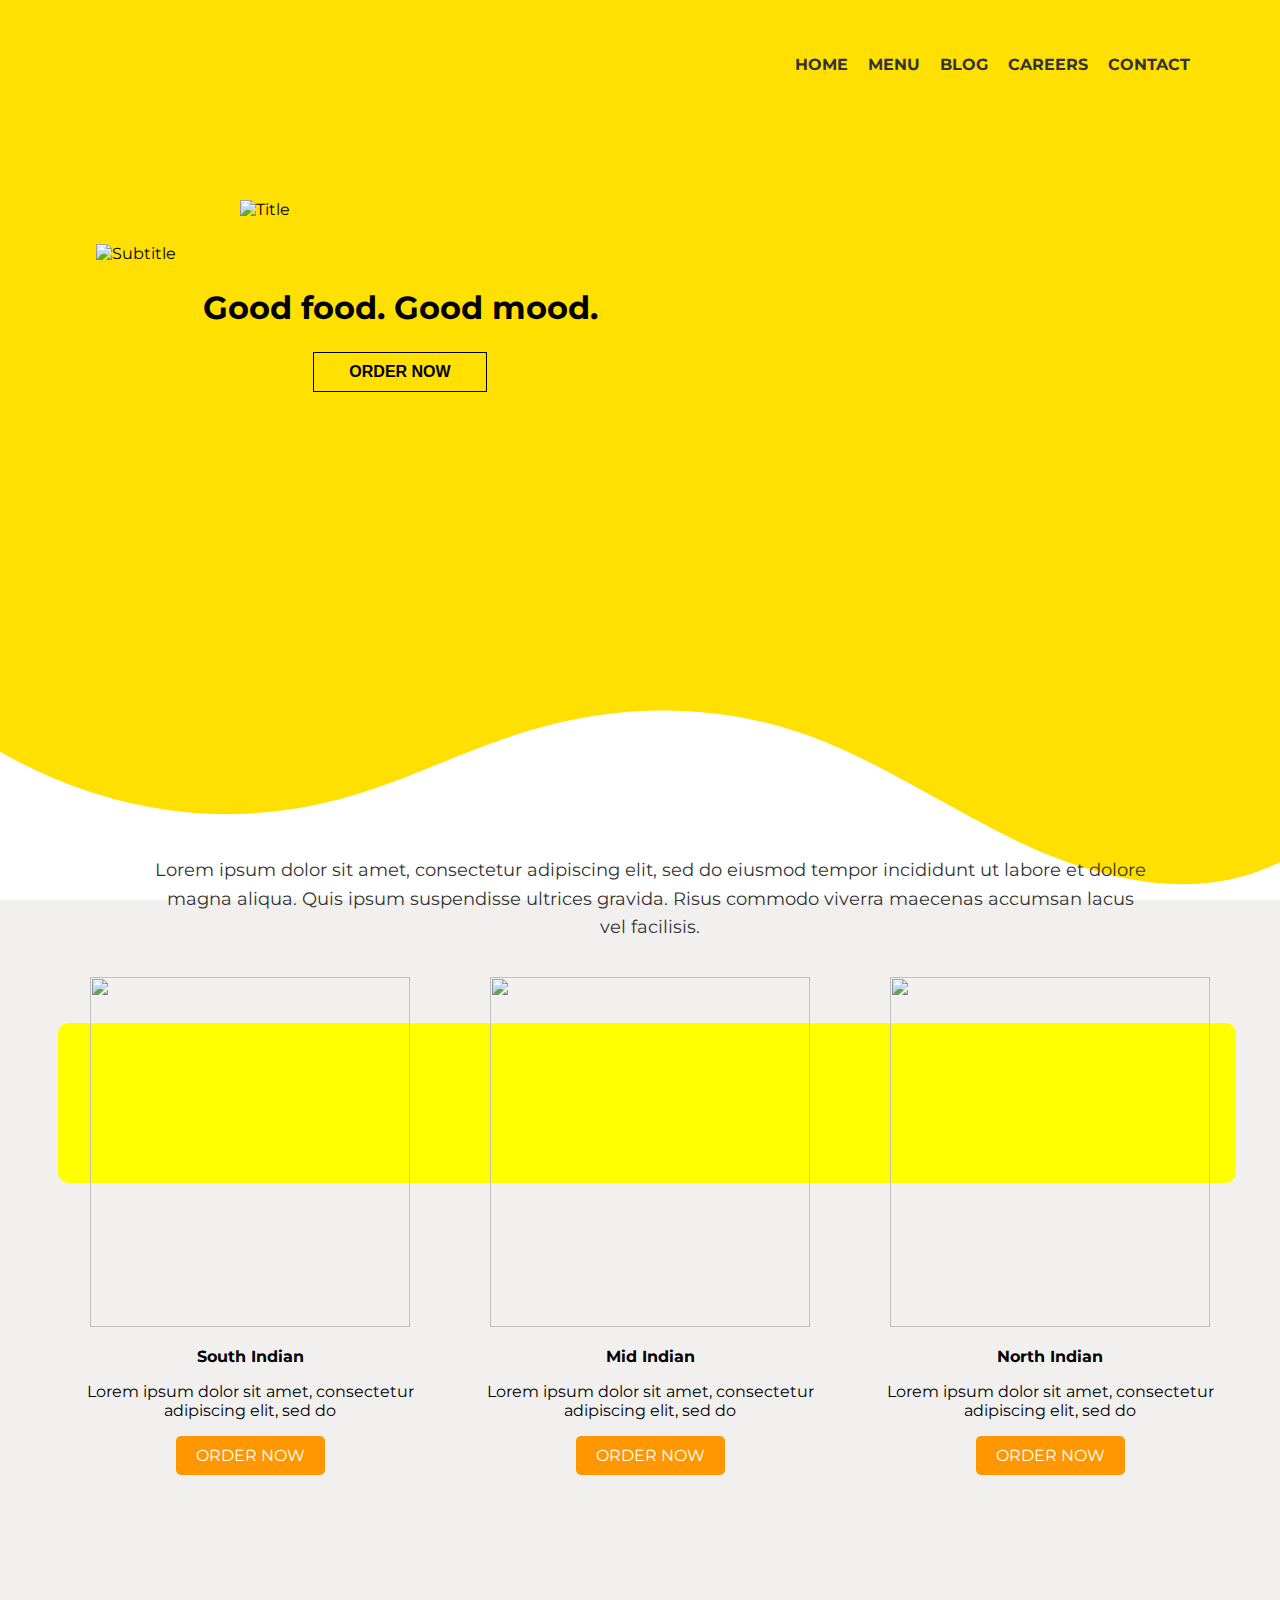
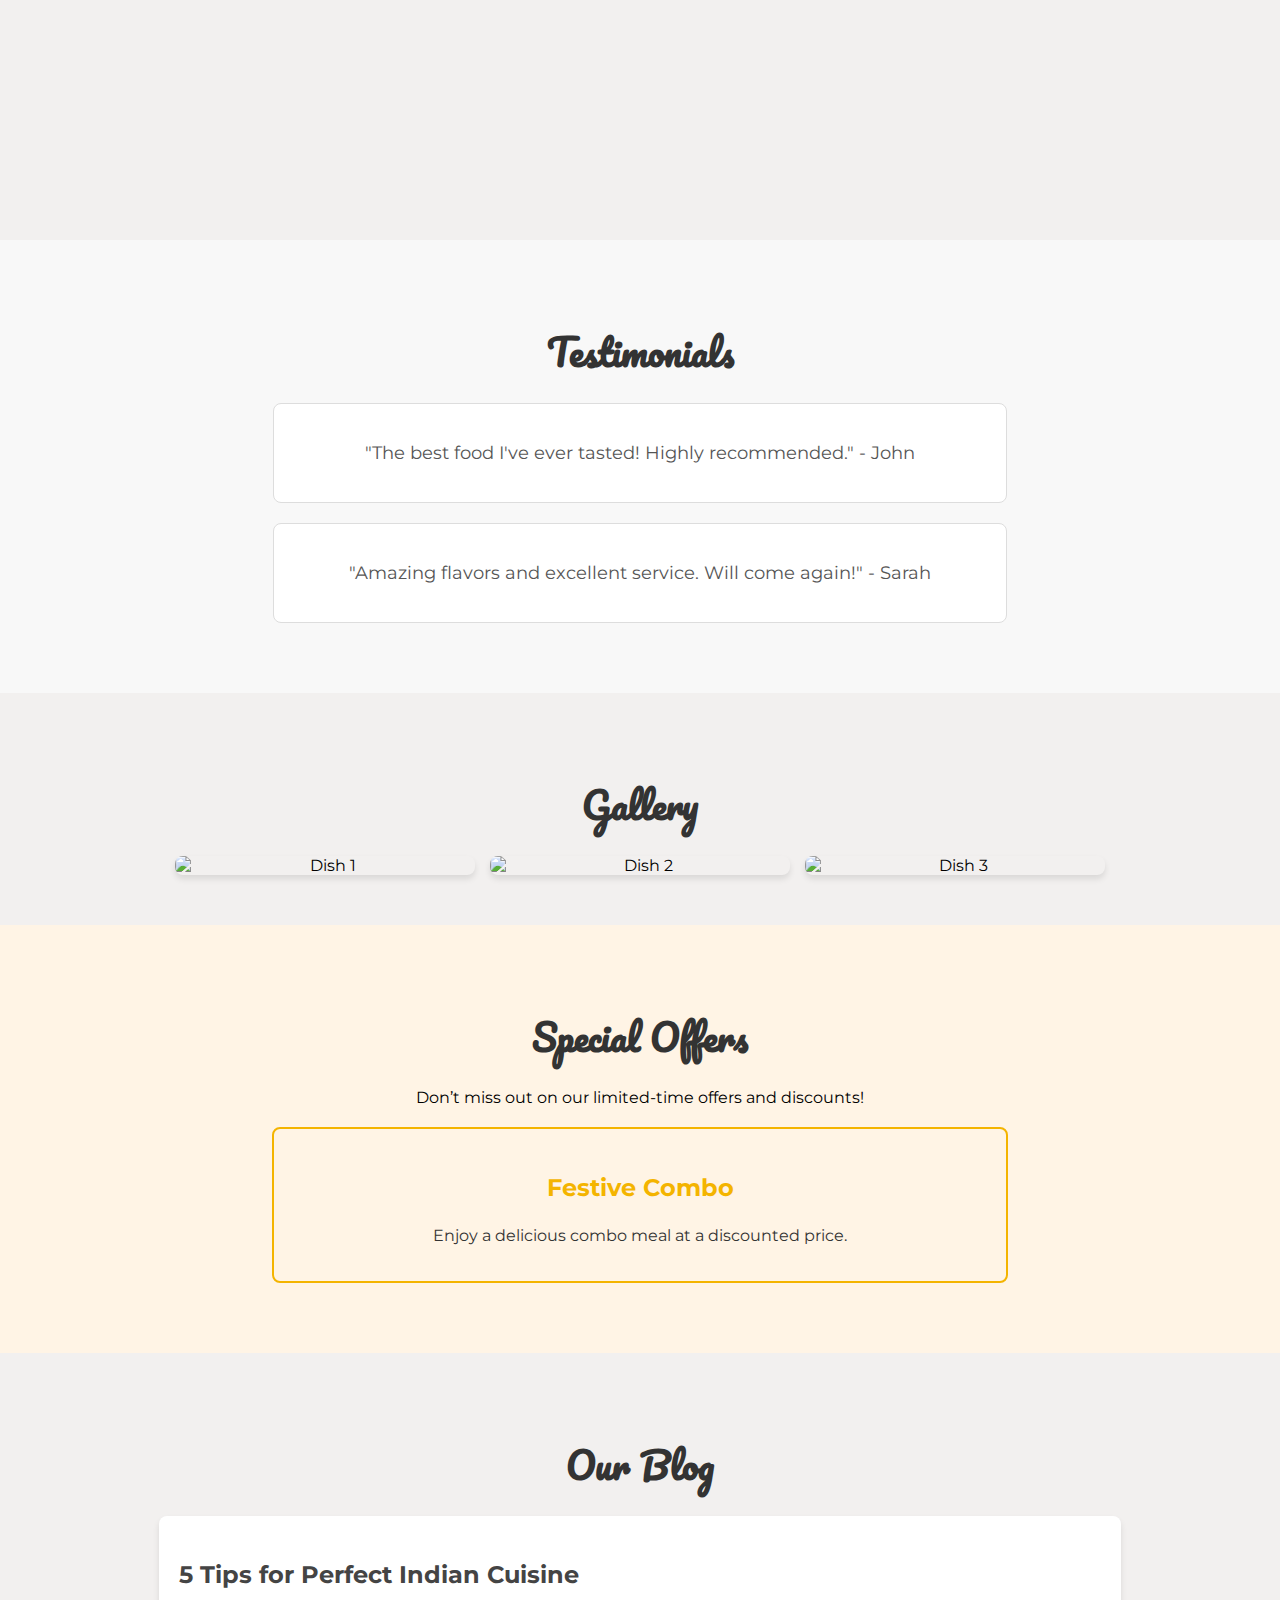
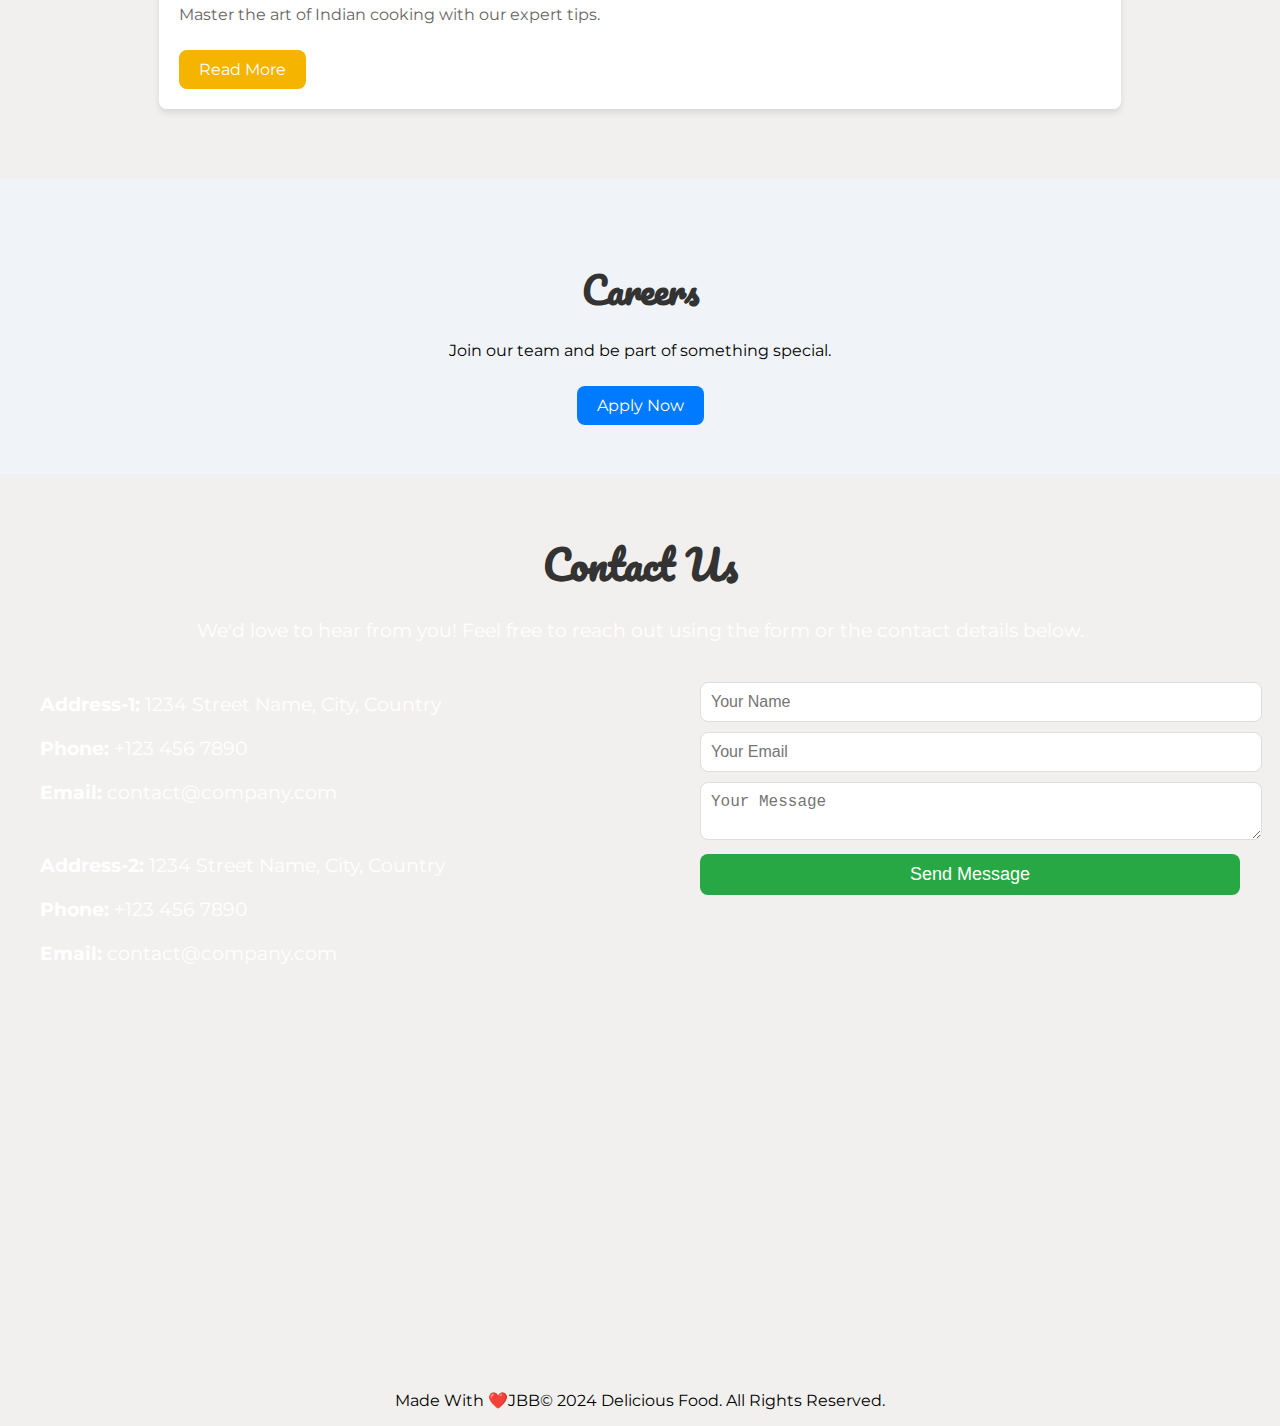
==== index.html @ fe21a007 "Add files via upload" ====
<!DOCTYPE html>
<html lang="en">
<head>
    <meta charset="UTF-8">
    <meta name="viewport" content="width=device-width, initial-scale=1.0">
    <title>Delicious Food | Home</title>

    <!-- StyleSheet -->
    <link rel="stylesheet" href="style.css">

    <!-- Google Fonts -->
    <link rel="preconnect" href="https://fonts.googleapis.com">
    <link rel="preconnect" href="https://fonts.gstatic.com" crossorigin>
    <link href="https://fonts.googleapis.com/css2?family=Montserrat:ital,wght@0,100..900;1,100..900&family=Pacifico&display=swap" rel="stylesheet">
</head>
<body>
        <!-- Page 1: Landing Section -->
    <div class="page1">
        <header>
        <!-- Navigation Bar -->
            <nav>
                <!-- Logo -->
                <img src="image/logo-B.png" alt="Brand Logo" class="logo">
                <div class="burger" onclick="toggleBurgerMenu()">
                    <div></div>
                    <div></div>
                    <div></div>
                </div>
                
                <!-- Navigation Links -->
                <ul id="nav-links">
                    <li><a href="#home">Home</a></li>
                    <li><a href="#menu">Menu</a></li>
                    <li><a href="#blog">blog</a></li>
                    <li><a href="#careers">careers</a></li>
                    <li><a href="#contact">Contact</a></li>
                </ul>                
            </nav>
        </header>

        <!-- Custom SVG Shape Divider -->
        <div class="custom-shape-divider-bottom-1733164741">
            <svg data-name="Layer 1" xmlns="http://www.w3.org/2000/svg" viewBox="0 0 1200 120" preserveAspectRatio="none">
                <path d="M985.66,92.83C906.67,72,823.78,31,743.84,14.19c-82.26-17.34-168.06-16.33-250.45.39-57.84,11.73-114,31.07-172,41.86A600.21,600.21,0,0,1,0,27.35V120H1200V95.8C1132.19,118.92,1055.71,111.31,985.66,92.83Z" class="shape-fill"></path>
            </svg>
        </div>

        <!-- Slogan and CTA -->
        <div class="slogan">
            <img src="image/title_5.png" alt="Title" class="title1">
            <img src="image/subtitle.png" alt="Subtitle" class="title2">
            <h1>Good food. Good mood.</h1>
            <a href="#menu" class="btn41-43 btn-43">Order Now</a>
        </div>

        <!-- Food Image -->
        <div class="food">
            <!-- <img src="image/veg-thali-removebg-preview.png" alt="Vegetarian Thali" > -->
        </div>
    </div>

    <!-- Page 2: Menu Section -->
    
 <div id="menu" class="page2">
    <!-- Menu section -->
    <div class="text-image-row">
        <!-- Heading and slogan -->
        <img src="image/sub_title_3.png" alt="" class="sub_title_3">
        <p class="body-text">Lorem ipsum dolor sit amet, consectetur adipiscing elit, sed do eiusmod tempor incididunt ut labore et dolore magna aliqua. Quis ipsum suspendisse ultrices gravida. Risus commodo viverra maecenas accumsan lacus vel facilisis.</p>
        
        <div class="menu-sec">
            <div class="yellow-bar"></div>
            <div class="col-1">
                <img src="image/South-Ind-Thali-removebg-preview.png" alt="">
                <p class="title-name">South Indian</p>
                <p class="body-text-3">Lorem ipsum dolor sit amet, consectetur adipiscing elit, sed do</p>
                <a href="menu.html#southIndian" class="btn41-4 btn-43">Order Now</a>
            </div>
            <div class="col-2">
                <img src="image/Mid-Ind-thali-removebg-preview.png" alt="">
                <p class="title-name">Mid Indian</p>
                <p class="body-text-3">Lorem ipsum dolor sit amet, consectetur adipiscing elit, sed do</p>
                <a href="menu.html" class="btn41-4 btn-43">Order Now</a>
            </div>
            <div class="col-3">
                <img src="image/North-ind-thali-removebg-preview.png" alt="">
                <p class="title-name">North Indian</p>
                <p class="body-text-3">Lorem ipsum dolor sit amet, consectetur adipiscing elit, sed do</p>
                <a href="menu.html" class="btn41-4 btn-43">Order Now</a>
            </div>
        </div>
    </div>
</div>

    <!-- Testimonials Section -->
    <section id="testimonials" class="page-section">
        <h2>Testimonials</h2>
        <div class="testimonial">
            <p>"The best food I've ever tasted! Highly recommended." - John</p>
        </div>
        <div class="testimonial">
            <p>"Amazing flavors and excellent service. Will come again!" - Sarah</p>
        </div>
    </section>

    <!-- Gallery Section -->
    <section id="gallery" class="page-section">
        <h2>Gallery</h2>
        <div class="gallery-items">
            <img src="image/S-sambar-rice-removebg-preview.png" alt="Dish 1">
            <img src="image/M-Puri_Bhaji-removebg-preview.png" alt="Dish 2">
            <img src="image/S-Vada-removebg-preview.png" alt="Dish 3">
        </div>
    </section>

    <!-- Special Offers Section -->
    <section id="offers" class="page-section">
        <h2>Special Offers</h2>
        <p>Don’t miss out on our limited-time offers and discounts!</p>
        <div class="offer">
            <h3>Festive Combo</h3>
            <p>Enjoy a delicious combo meal at a discounted price.</p>
        </div>
    </section>

    <!-- Blog Section -->
    <section id="blog" class="page-section">
        <h2>Our Blog</h2>
        <article class="blog-post">
            <h3>5 Tips for Perfect Indian Cuisine</h3>
            <p>Master the art of Indian cooking with our expert tips.</p>
            <a href="blog.html" class="btn">Read More</a>
        </article>
    </section>

    <!-- Careers Section -->
    <section id="careers" class="page-section">
        <h2>Careers</h2>
        <p>Join our team and be part of something special.</p>
        <a href="career.html" class="btn">Apply Now</a>
    </section>

    <!-- Contact Section -->
    <section id="contact" class="page-section">
        <h2>Contact Us</h2>
        <p>We'd love to hear from you! Feel free to reach out using the form or the contact details below.</p>
    
        <div class="contact-wrapper">
            <!-- Contact Details on the Left -->
            <div class="contact-details">
                <div>
                <p><strong>Address-1:</strong> 1234 Street Name, City, Country</p>
                <p><strong>Phone:</strong> +123 456 7890</p>
                <p><strong>Email:</strong> contact@company.com</p>
                </div>
                <br>
                <div>
                <p><strong>Address-2:</strong> 1234 Street Name, City, Country</p>
                <p><strong>Phone:</strong> +123 456 7890</p>
                <p><strong>Email:</strong> contact@company.com</p>
                </div>
            </div>
    
            <!-- Contact Form on the Right -->
            <form action="#" method="post">
                <input type="text" name="name" placeholder="Your Name" required>
                <input type="email" name="email" placeholder="Your Email" required>
                <textarea name="message" placeholder="Your Message" required></textarea>
                <button type="submit" class="btn">Send Message</button>
            </form>
        </div>
    </section>
    

    <!-- Footer -->
    <footer>
        <p>Made With ❤️JBB&copy; 2024 Delicious Food. All Rights Reserved.</p>
    </footer>
<script src="script.js"></script>
</body>
</html>
---- style.css ----
/* html, body {
    overflow: hidden;
} */
body{
    margin: 0;
    padding: 0;
    border: 0;
    font: inherit;
    font-size: 100%;
    vertical-align: baseline;
    scroll-behavior: smooth;
    font-family: "Montserrat", sans-serif;
    background-color: #f2f0ef;
}
.page1{
    width: 100%;
    height: 100vh;
    background: #ffe001;
    position: relative;
}
.custom-shape-divider-bottom-1733164741 {
    position: absolute;
    bottom: 0;
    left: 0;
    width: 100%;
    overflow: hidden;
    line-height: 0;
}

.custom-shape-divider-bottom-1733164741 svg {
    position: relative;
    display: block;
    width: calc(100% + 1.3px);
    height: 192px;
}

.custom-shape-divider-bottom-1733164741 .shape-fill {
    fill: #FFFFFF;
}

 /* Ensure the nav bar styles are reset or controlled */
header {
    display: flex;
    justify-content: flex-end; 
    align-items: center; 
    padding: 10px; }

nav{
    display: flex;
}
nav .logo{
    position: relative;
    left: -110%;
    top: 1em;
    width: 300px;
    height: 100px;
}
#nav-links {
    position: relative;
    top: 45px;
    left: -5em;
    list-style: none; /* Removes bullet points */
    display: flex; /* Makes the list horizontal */
    gap: 20px; /* Adds space between list items */
    margin: 0; /* Removes default margin */
    padding: 0; /* Removes default padding */
}

#nav-links li {
    margin: 0;
    padding: 0;
    font-size: 1em;
}

#nav-links a {
    text-decoration: none; 
    /* Removes underline from links */
    color: #333; /* Sets link color */
    font-weight: bold; /* Makes the text bold */
    text-transform: uppercase;
}

#nav-links a:hover {
    color: #EC7823; /* Highlight color on hover */
    cursor: pointer;
}

ul{
    list-style: none;
    display: flex;
    gap: 10px;
    /* justify-content: space-around; */
}
.slogan {
    position: relative;
    left: 5em;
    top: 5em;
    width: 40em;
    height: auto;
    display: flex;
    flex-direction: column;
    align-items: center;
    overflow: hidden; /* Prevent overflow */
    gap: 25px; 
    transition: 0.5s;}

/* Style the images */
.slogan img {
    max-width: 100%;
    max-height: 100%;
    object-fit: contain; /* Ensure the image fits inside */
}
.title1{
    width: 20em;
}
.title2{
    width: 38em;
}

/* Style the text */
.slogan h1 {
    margin: 0;
    font-size: 2em;
    text-align: center;
}

/* Order button */
.btn41-43 {
    /* top: 10px; */
    padding: 10px 35px;
    font-family: "Roboto", sans-serif;
    font-weight: 800;
    background: transparent;
    outline: none !important;
    cursor: pointer;
    transition: all 0.3s ease;
    position: relative;
    display: inline-block;
  }
  
  .btn-43 {
    border: 1px solid rgb(0, 0, 0);
    z-index: 1;
    color: black;
    text-decoration: none;
    text-transform: uppercase; 
  }
  
  .btn-43:after {
    position: absolute;
    content: "";
    width: 100%;
    height: 0;
    top: 0;
    left: 0;
    z-index: -1;
    background: rgb(255, 255, 255);
    transition: all 0.3s ease;
  }
  
  .btn-43:hover {
    color: rgb(0, 0, 0);
  }
  
  .btn-43:hover:after {
    top: auto;
    bottom: 0;
    height: 100%;
  }

  /* Order button */
.food{
    position: relative;
    top: -15em;
    left: -2em;
    float: right;
    width: 33em;
    height: 33em;
    border-radius: 100%;
    background: url('image/veg-thali.png') no-repeat center center;
    background-size: cover;
}












/* Page 2 Style */

.page2{
    width: 100vm;
    height: 100vh;
    margin: 10px;
    padding: 10px;
}

.text-image-row {
    position: relative;
    top: -23%;
    display: flex;
    flex-direction: column;
    align-items: center;
    justify-content: center; 
    text-align: center;
    width: 100%; 
    height: calc(100vh - 20px);  
    margin: 10px; 
    box-sizing: border-box; 
}

.body-text {
    max-width: 80%; /* Control text width */
    font-size: 18px;
    line-height: 1.6;
    margin: 20px 0;
    color: #333;
}

.menu-sec {
    display: grid;
    grid-template-columns: repeat(3, 1fr); /* Three equal columns */
    gap: 0px; /* Space between grid items */
    width: 100%; /* Full-width alignment */
    max-width: 1200px; /* Restrict maximum width for alignment */
}
.yellow-bar{
    position: absolute;
    top: 300px;
    left: 28px;
    width: 95%;
    height: 10em;
    background-color: yellow;
    border-radius: 10px;
    z-index: -1;
}

.menu-sec img {
    width: 320px;
    height: 350px;
    object-fit: cover; /* Ensure images are cropped neatly */
}

.menu-sec .col-1,
.menu-sec .col-2,
.menu-sec .col-3 {
    /* height: auto; */
    /* margin: 20px; */
    padding: 15px;
    text-align: center;
}
.menu-sec .col-1,
.menu-sec .col-2,
.menu-sec .col-3 {
    transition: box-shadow 0.3s ease, transform 0.3s ease; /* Smooth transition for the effect */
}

.menu-sec .col-1:hover,
.menu-sec .col-2:hover,
.menu-sec .col-3:hover {
    /* box-shadow: rgba(0, 0, 0, 0.2) 0px 60px 40px -7px; */
    box-shadow: rgba(0, 0, 0, 0.56) 0px 22px 70px 4px;
    transform: translateY(-10px); /* Optional: Add a slight lift effect */
}

.menu-sec .col-1:not(:hover),
.menu-sec .col-2:not(:hover),
.menu-sec .col-3:not(:hover) {
    box-shadow: none;
}

.btn41-4 {
    display: inline-block;
    padding: 10px 20px;
    background-color: #ff9800;
    color: #fff;
    border: none;
    border-radius: 5px;
    text-decoration: none;
    transition: background-color 0.3s ease;
}

.btn41-4:hover {
    background-color: #e68900;
}
.menu-sec .title-name{
    font-weight: bolder;
}


/* General Styles for Page Sections */
.page-section {
    padding: 50px 5%;
    text-align: center;
    width: 100%;
    box-sizing: border-box;
}

.page-section h2 {
    font-family: 'Pacifico', cursive;
    font-size: 36px;
    margin-bottom: 20px;
    color: #333;
}

/* Testimonials Section */
#testimonials {
    background-color: #f8f8f8;
}

#testimonials .testimonial {
    font-family: 'Montserrat', sans-serif;
    font-size: 18px;
    color: #555;
    margin: 20px auto;
    padding: 20px;
    border: 1px solid #ddd;
    border-radius: 8px;
    background-color: #fff;
    max-width: 60%;
}

/* Gallery Section */
#gallery .gallery-items {
    display: flex;
    flex-wrap: wrap;
    justify-content: center;
    gap: 15px;
}

#gallery .gallery-items img {
    width: calc(100% / 3 - 15px); /* Adjust width to fit 4 items per row */
    max-width: 300px;
    height: auto;
    border-radius: 8px;
    box-shadow: 0 4px 6px rgba(0, 0, 0, 0.1);
    transition: transform 0.3s;
}

#gallery .gallery-items img:hover {
    transform: scale(1.05);
    box-shadow: rgba(0, 0, 0, 0.25) 0px 54px 55px, rgba(0, 0, 0, 0.12) 0px -12px 30px, rgba(0, 0, 0, 0.12) 0px 4px 6px, rgba(0, 0, 0, 0.17) 0px 12px 13px, rgba(0, 0, 0, 0.09) 0px -3px 5px;
}

/* Special Offers Section */
#offers {
    background-color: #fff4e5;
}

#offers .offer {
    font-family: 'Montserrat', sans-serif;
    text-align: center;
    padding: 20px;
    border: 2px solid #f4b400;
    border-radius: 8px;
    margin: 20px auto;
    max-width: 60%;
}

#offers .offer h3 {
    font-size: 24px;
    color: #f4b400;
}

#offers .offer p {
    font-size: 16px;
    color: #333;
}

/* Blog Section */
#blog .blog-post {
    font-family: 'Montserrat', sans-serif;
    text-align: left;
    background-color: #fff;
    padding: 20px;
    margin: 20px auto;
    border-radius: 8px;
    box-shadow: 0 4px 6px rgba(0, 0, 0, 0.1);
    max-width: 80%;
}

#blog .blog-post h3 {
    font-size: 24px;
    color: #444;
    margin-bottom: 10px;
}

#blog .blog-post p {
    font-size: 16px;
    color: #666;
}

#blog .blog-post .btn {
    display: inline-block;
    margin-top: 10px;
    font-size: 16px;
    color: #fff;
    background-color: #f4b400;
    padding: 10px 20px;
    border-radius: 8px;
    text-decoration: none;
    transition: background-color 0.3s;
}

#blog .blog-post .btn:hover {
    background-color: #dba000;
}

/* Careers Section */
#careers {
    background-color: #f0f4f8;
}

#careers a.btn {
    display: inline-block;
    margin-top: 10px;
    font-size: 16px;
    color: #fff;
    background-color: #007bff;
    padding: 10px 20px;
    border-radius: 8px;
    text-decoration: none;
    transition: background-color 0.3s;
}

#careers a.btn:hover {
    background-color: #0056b3;
}

#contact {
    height: 100vh;
    background: url('image/contact-page.jpg') no-repeat center center;
    background-size: cover;
    color: #fff;
    text-align: center;
    padding: 20px;
}

#contact h2 {
    font-size: 2.5em;
    margin-bottom: 10px;
}

#contact p {
    font-size: 1.2em;
    margin-bottom: 20px;
}

.contact-wrapper {
    display: flex;
    justify-content: space-between;
    align-items: flex-start;
    max-width: 1200px;
    margin: 0 auto;
    padding-top: 20px;
}

.contact-details {
    width: 45%;
    text-align: left;
}

.contact-details p {
    font-size: 1.1em;
    margin: 10px 0;
}

#contact form {
    width: 45%;
    text-align: left;
}

#contact form input, 
#contact form textarea {
    width: 100%;
    padding: 10px;
    margin-bottom: 10px;
    border-radius: 8px;
    border: 1px solid #ddd;
    font-size: 16px;
}

#contact form button.btn {
    width: 100%;
    padding: 10px;
    font-size: 18px;
    background-color: #28a745;
    color: #fff;
    border: none;
    border-radius: 8px;
    cursor: pointer;
    transition: background-color 0.3s;
}

#contact form button.btn:hover {
    background-color: #218838;
}

footer{
    text-align: center;
}

/* For Tablets (Portrait and Landscape) */
@media (max-width: 768px) {
    /* Navbar Adjustments */
    nav {
        display: block;
        text-align: center;
    }

    #nav-links {
        display: none; /* Hide nav links on small screens */
        top: 10px;
        left: 0;
        gap: 10px;
        margin: 0;
    }

    #nav-links li {
        font-size: 1.2em;
    }

    /* Burger Menu Styles */
    .burger {
        display: block;
        cursor: pointer;
        position: absolute;
        top: 15px;
        right: 20px;
    }

    .burger div {
        width: 25px;
        height: 3px;
        background-color: #333;
        margin: 5px;
        transition: 0.3s;
    }

    /* Open Burger Menu */
    .burger.open div:nth-child(1) {
        transform: rotate(-45deg);
        position: relative;
        top: 8px;
    }

    .burger.open div:nth-child(2) {
        opacity: 0;
    }

    .burger.open div:nth-child(3) {
        transform: rotate(45deg);
        position: relative;
        top: -8px;
    }

    /* Show nav links when burger is clicked */
    .burger.open + #nav-links {
        display: flex;
        flex-direction: column;
        gap: 20px;
    }
}

/* For Mobile Devices */
@media (max-width: 480px) {
    /* Adjust Navbar for Mobile */
    nav {
        display: block;
        text-align: center;
    }
    nav .logo{
    /* position: relative; */
    left: -120%;
    top: .2em;
    width: 150px;
    height: 50px;
}

    #nav-links {
        display: none; /* Hide nav links */
        top: 5px;
        left: 0;
        gap: 10px;
        margin: 0;
    }

    #nav-links li {
        font-size: 1.2em;
    }

    .burger {
        /* width: 20px; */
        display: block;
        cursor: pointer;
        position: absolute;
        top: 20px;
        right: 20px;
    }

    .burger div {
        width: 25px;
        height: 3px;
        background-color: #333;
        margin: 5px;
        transition: 0.3s;
    }

    /* Open Burger Menu */
    .burger.open div:nth-child(1) {
        transform: rotate(-45deg);
        position: relative;
        top: 8px;
    }

    .burger.open div:nth-child(2) {
        opacity: 0;
    }

    .burger.open div:nth-child(3) {
        transform: rotate(45deg);
        position: relative;
        top: -8px;
    }

    /* Show nav links when burger is clicked */
    .burger.open + #nav-links {
        display: flex;
        flex-direction: column;
        gap: 10px;
    }

    /* Slogan and Food Image Adjustments */
    .slogan {
        left: 2em;
        top: 5em;
        width: 80%;
        gap: 10px;
        display: flex;
        flex-direction: column;
        align-items: center;
        gap: 30px;
    }

    .food {
        display: none;
    }
    

    /* Title Size adjustments */
    .title1,
    .title2 {
        width: 100%;
        font-size: 1.2em;
    }
    .slogan h1 {
        margin: 0;
        font-size: 1em;
        text-align: center;
    }

    .page2{
        margin: 10px;
        padding: 5px;
    }
    
    .text-image-row {
        position: relative;
        top: 0%;
        left: 7%;
        display: flex;
        flex-direction: column;
        align-items: center;
        justify-content: center; 
        text-align: center;
        width: 80%; 
        height: calc(100% - 20px);  
        margin: 10px; 
    }
    
    .body-text {
        max-width: 100%; /* Control text width */
        font-size: 10px;
        line-height: 1.6;
        margin: 20px 0;
        color: #333;
    }
    .sub_title_3{
        width: 20em;
    }
    
    .menu-sec {
        position: relative;
        grid-template-columns: 1fr;
        width: 25%; 
        left: -52%;
        gap: 10px;
    }
    .yellow-bar{
        display: none;
    }
    
    .menu-sec .col-1 img,
    .menu-sec .col-2 img,
    .menu-sec .col-3 img {
        width: 150px;
        height: 175px;
        object-fit: cover; 
    }
    
    .menu-sec .col-1,
    .menu-sec .col-2,
    .menu-sec .col-3 {
        width: 335px;
        height: 150px;
        display: flex;
        justify-content: space-between;
        align-items: center;
        font-size: small;
        padding: 10px;
    }
    .menu-sec .col-1,
    .menu-sec .col-2,
    .menu-sec .col-3 {
        transition: box-shadow 0.3s ease, transform 0.3s ease; 
    }
    
    .menu-sec .col-1:hover,
    .menu-sec .col-2:hover,
    .menu-sec .col-3:hover {
        
        box-shadow: rgba(0, 0, 0, 0.56) 0px 22px 70px 4px;
        transform: translateY(-10px); 
    }
    
    .menu-sec .col-1:not(:hover),
    .menu-sec .col-2:not(:hover),
    .menu-sec .col-3:not(:hover) {
        box-shadow: none;
    }
    .body-text-3{
        display: none;
    }
    .menu-sec .title-name{
        font-weight: bolder;
    }



    /* Page sections adjustments */
    .page-section {
        padding: 15px 5%;
    }
    .contact-wrapper{
        display: flex;
        flex-direction: column;
    }
    .contact-details{
        display: flex;
        font-size: 11px;
        gap: 5px;
    }
    #contact form {
        width: 90%;
        text-align: left;

    }
    
footer{
        padding: 5px;
}
}
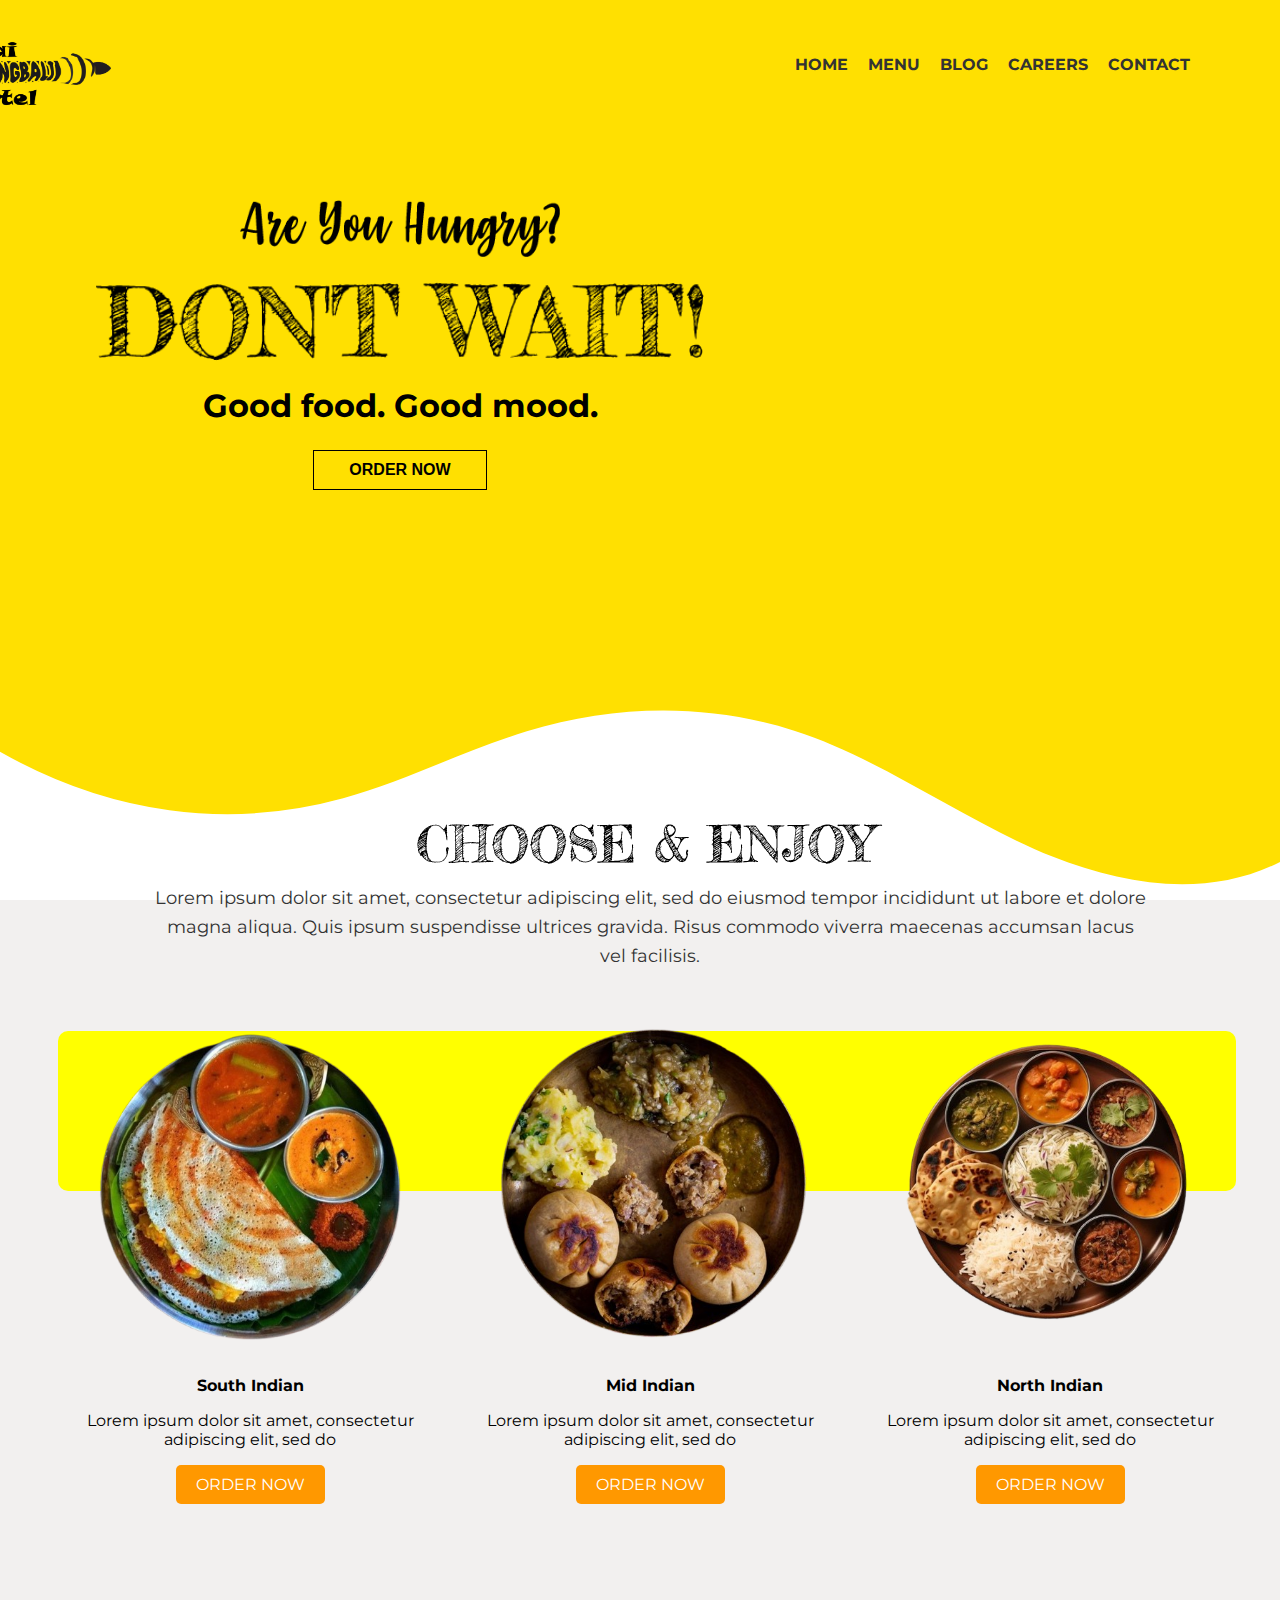
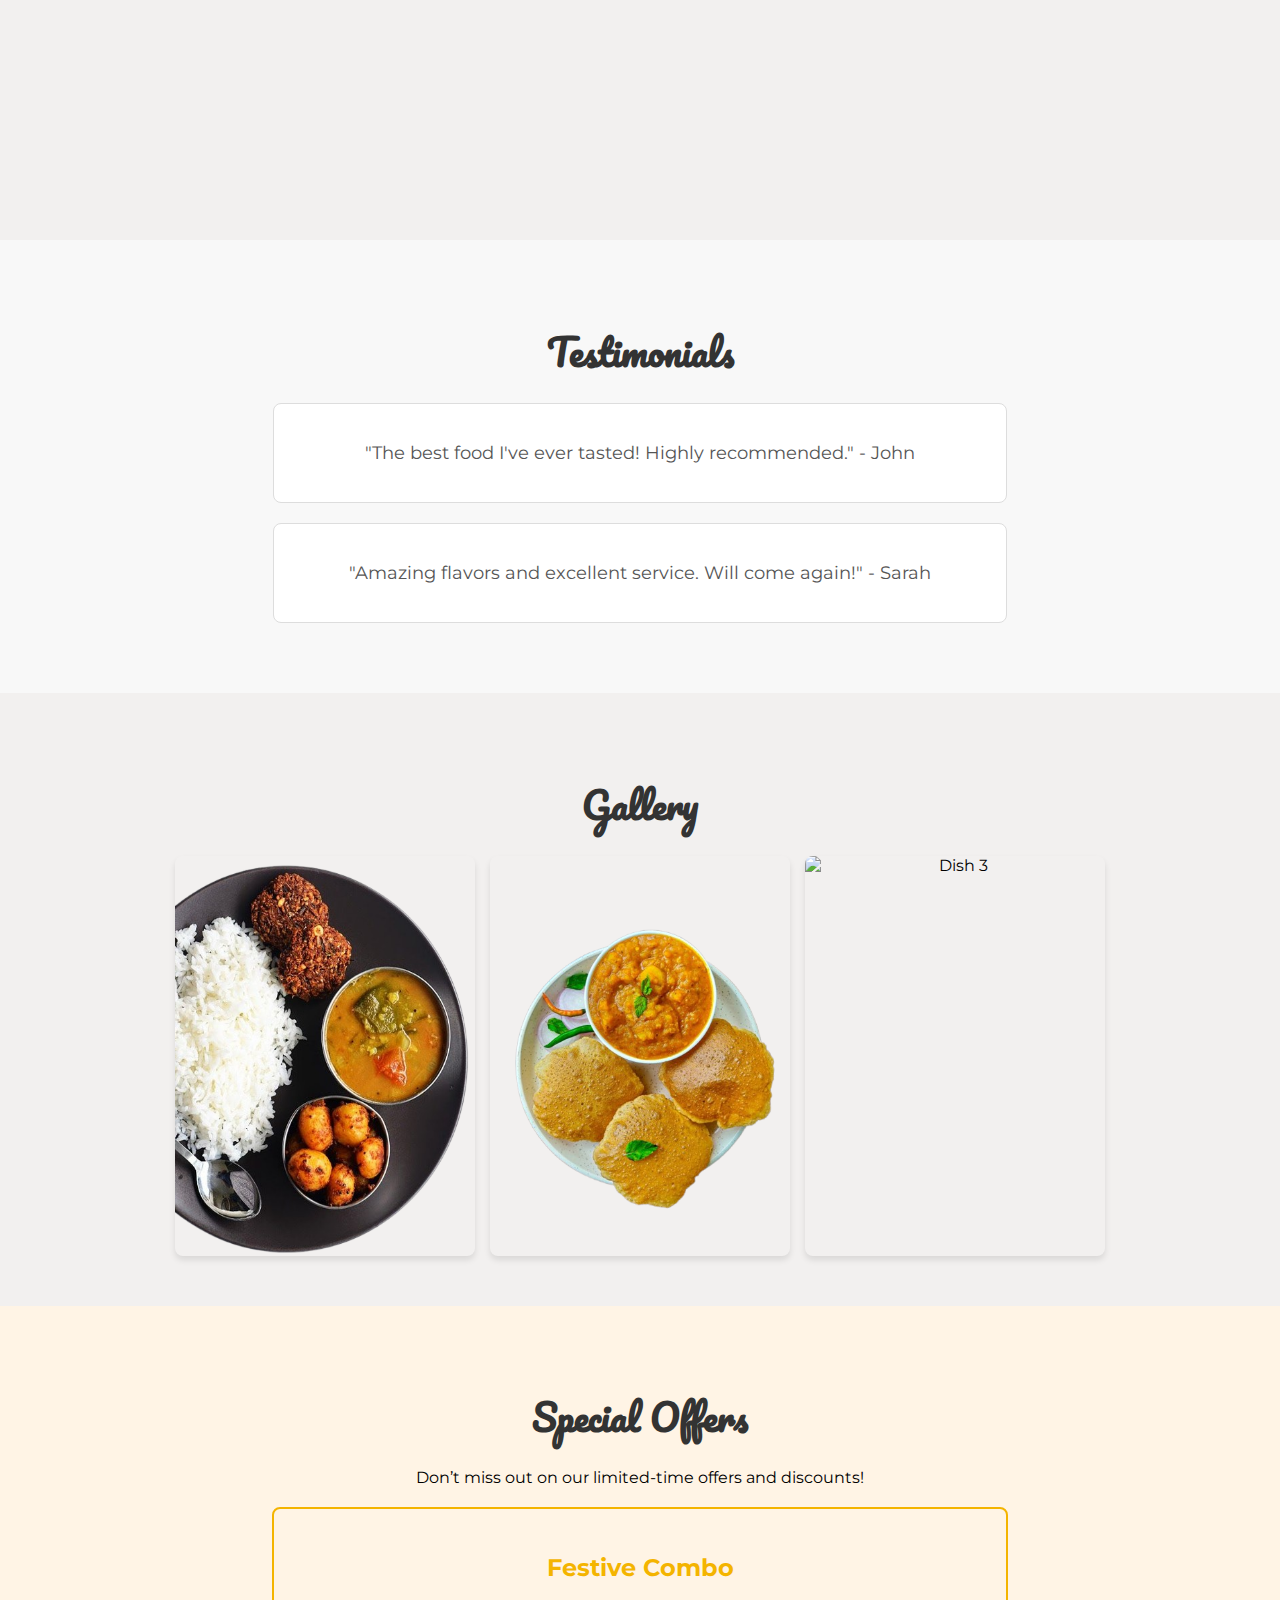
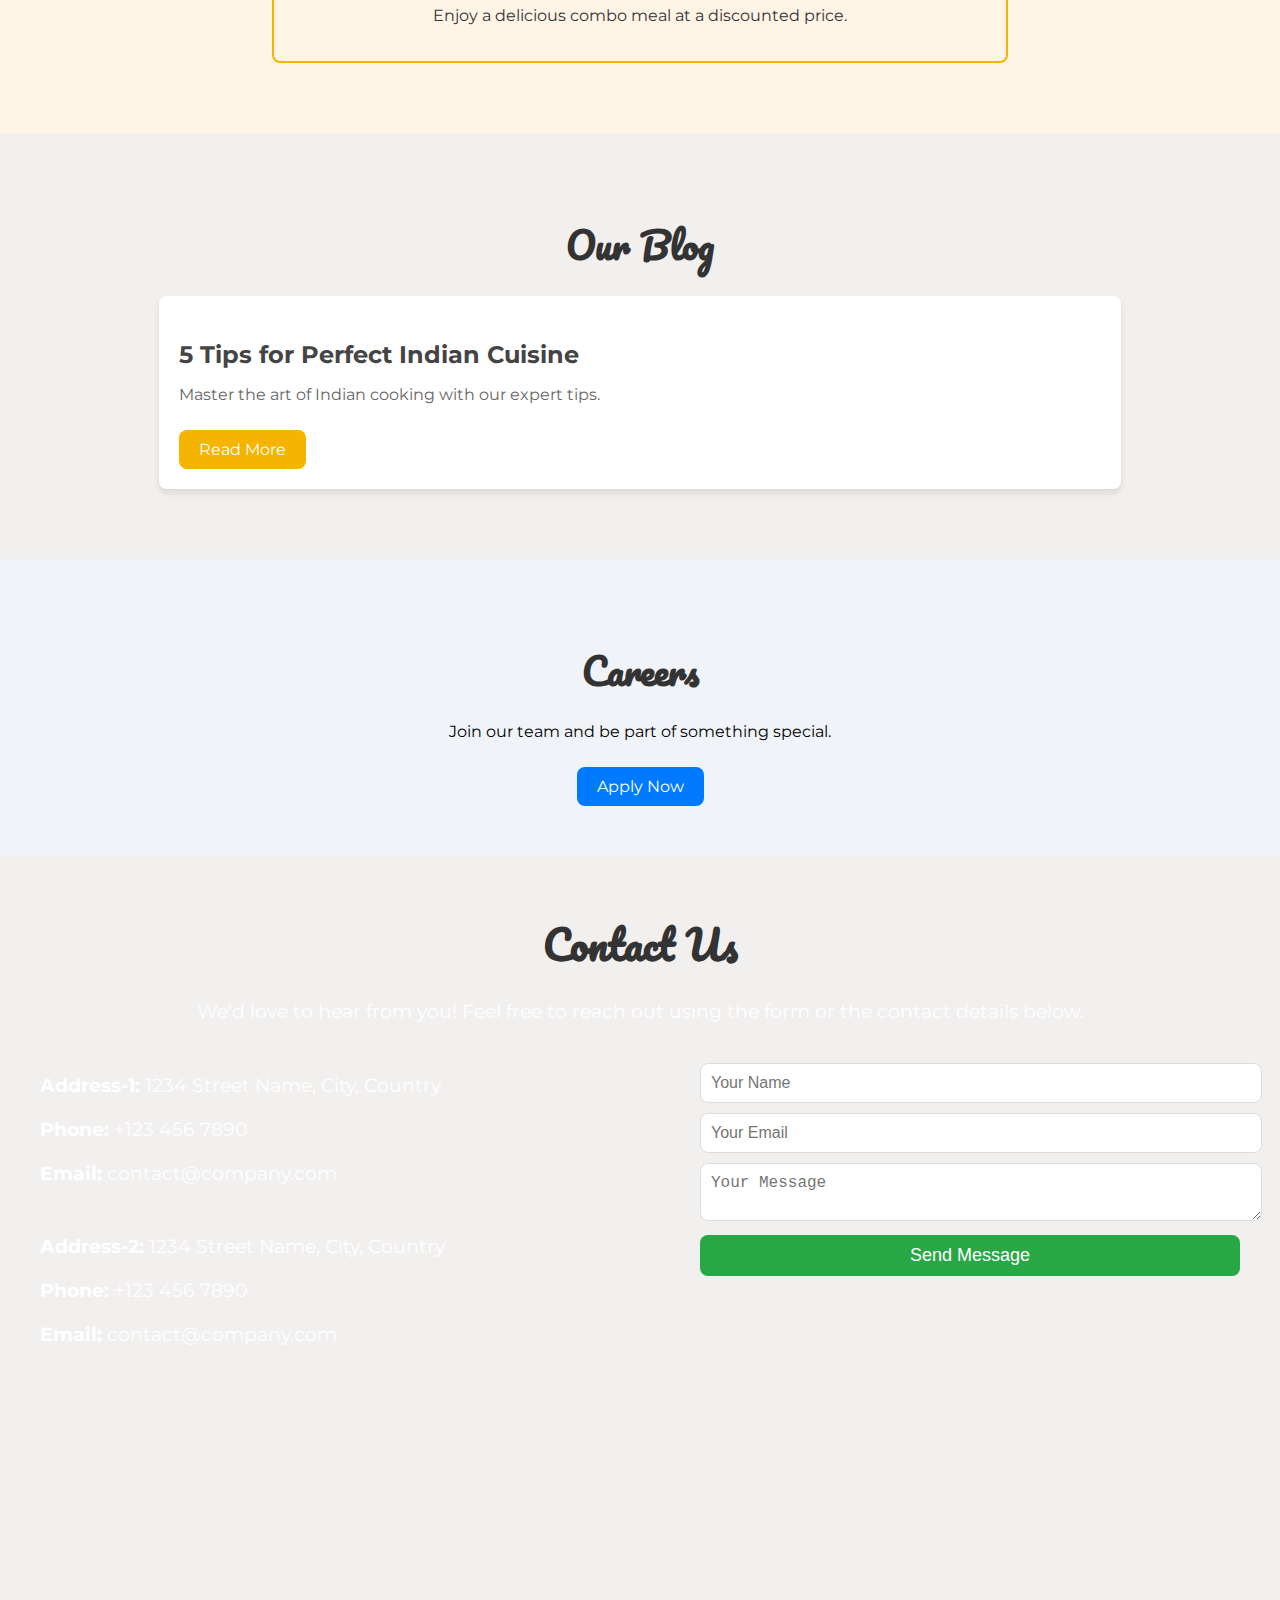
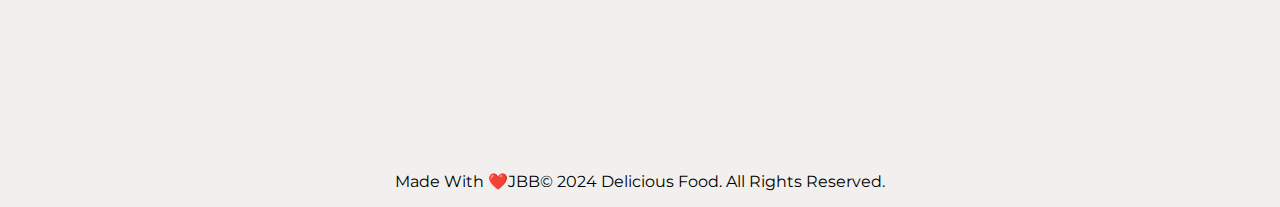
==== commit 909a0670: "Update index.html" ====
--- a/index.html
+++ b/index.html
@@ -20,7 +20,7 @@
         <!-- Navigation Bar -->
             <nav>
                 <!-- Logo -->
-                <img src="image/logo-B.png" alt="Brand Logo" class="logo">
+                <img src="logo-B.png" alt="Brand Logo" class="logo">
                 <div class="burger" onclick="toggleBurgerMenu()">
                     <div></div>
                     <div></div>
@@ -47,15 +47,15 @@
 
         <!-- Slogan and CTA -->
         <div class="slogan">
-            <img src="image/title_5.png" alt="Title" class="title1">
-            <img src="image/subtitle.png" alt="Subtitle" class="title2">
+            <img src="title_5.png" alt="Title" class="title1">
+            <img src="subtitle.png" alt="Subtitle" class="title2">
             <h1>Good food. Good mood.</h1>
             <a href="#menu" class="btn41-43 btn-43">Order Now</a>
         </div>
 
         <!-- Food Image -->
         <div class="food">
-            <!-- <img src="image/veg-thali-removebg-preview.png" alt="Vegetarian Thali" > -->
+            <!-- <img src="veg-thali-removebg-preview.png" alt="Vegetarian Thali" > -->
         </div>
     </div>
 
@@ -65,25 +65,25 @@
     <!-- Menu section -->
     <div class="text-image-row">
         <!-- Heading and slogan -->
-        <img src="image/sub_title_3.png" alt="" class="sub_title_3">
+        <img src="sub_title_3.png" alt="" class="sub_title_3">
         <p class="body-text">Lorem ipsum dolor sit amet, consectetur adipiscing elit, sed do eiusmod tempor incididunt ut labore et dolore magna aliqua. Quis ipsum suspendisse ultrices gravida. Risus commodo viverra maecenas accumsan lacus vel facilisis.</p>
         
         <div class="menu-sec">
             <div class="yellow-bar"></div>
             <div class="col-1">
-                <img src="image/South-Ind-Thali-removebg-preview.png" alt="">
+                <img src="South-Ind-Thali-removebg-preview.png" alt="">
                 <p class="title-name">South Indian</p>
                 <p class="body-text-3">Lorem ipsum dolor sit amet, consectetur adipiscing elit, sed do</p>
                 <a href="menu.html#southIndian" class="btn41-4 btn-43">Order Now</a>
             </div>
             <div class="col-2">
-                <img src="image/Mid-Ind-thali-removebg-preview.png" alt="">
+                <img src="Mid-Ind-thali-removebg-preview.png" alt="">
                 <p class="title-name">Mid Indian</p>
                 <p class="body-text-3">Lorem ipsum dolor sit amet, consectetur adipiscing elit, sed do</p>
                 <a href="menu.html" class="btn41-4 btn-43">Order Now</a>
             </div>
             <div class="col-3">
-                <img src="image/North-ind-thali-removebg-preview.png" alt="">
+                <img src="North-ind-thali-removebg-preview.png" alt="">
                 <p class="title-name">North Indian</p>
                 <p class="body-text-3">Lorem ipsum dolor sit amet, consectetur adipiscing elit, sed do</p>
                 <a href="menu.html" class="btn41-4 btn-43">Order Now</a>
@@ -107,9 +107,9 @@
     <section id="gallery" class="page-section">
         <h2>Gallery</h2>
         <div class="gallery-items">
-            <img src="image/S-sambar-rice-removebg-preview.png" alt="Dish 1">
-            <img src="image/M-Puri_Bhaji-removebg-preview.png" alt="Dish 2">
-            <img src="image/S-Vada-removebg-preview.png" alt="Dish 3">
+            <img src="S-sambar-rice-removebg-preview.png" alt="Dish 1">
+            <img src="M-Puri_Bhaji-removebg-preview.png" alt="Dish 2">
+            <img src="S-Vada-removebg-preview.png" alt="Dish 3">
         </div>
     </section>
 
@@ -178,4 +178,4 @@
     </footer>
 <script src="script.js"></script>
 </body>
-</html>+</html>
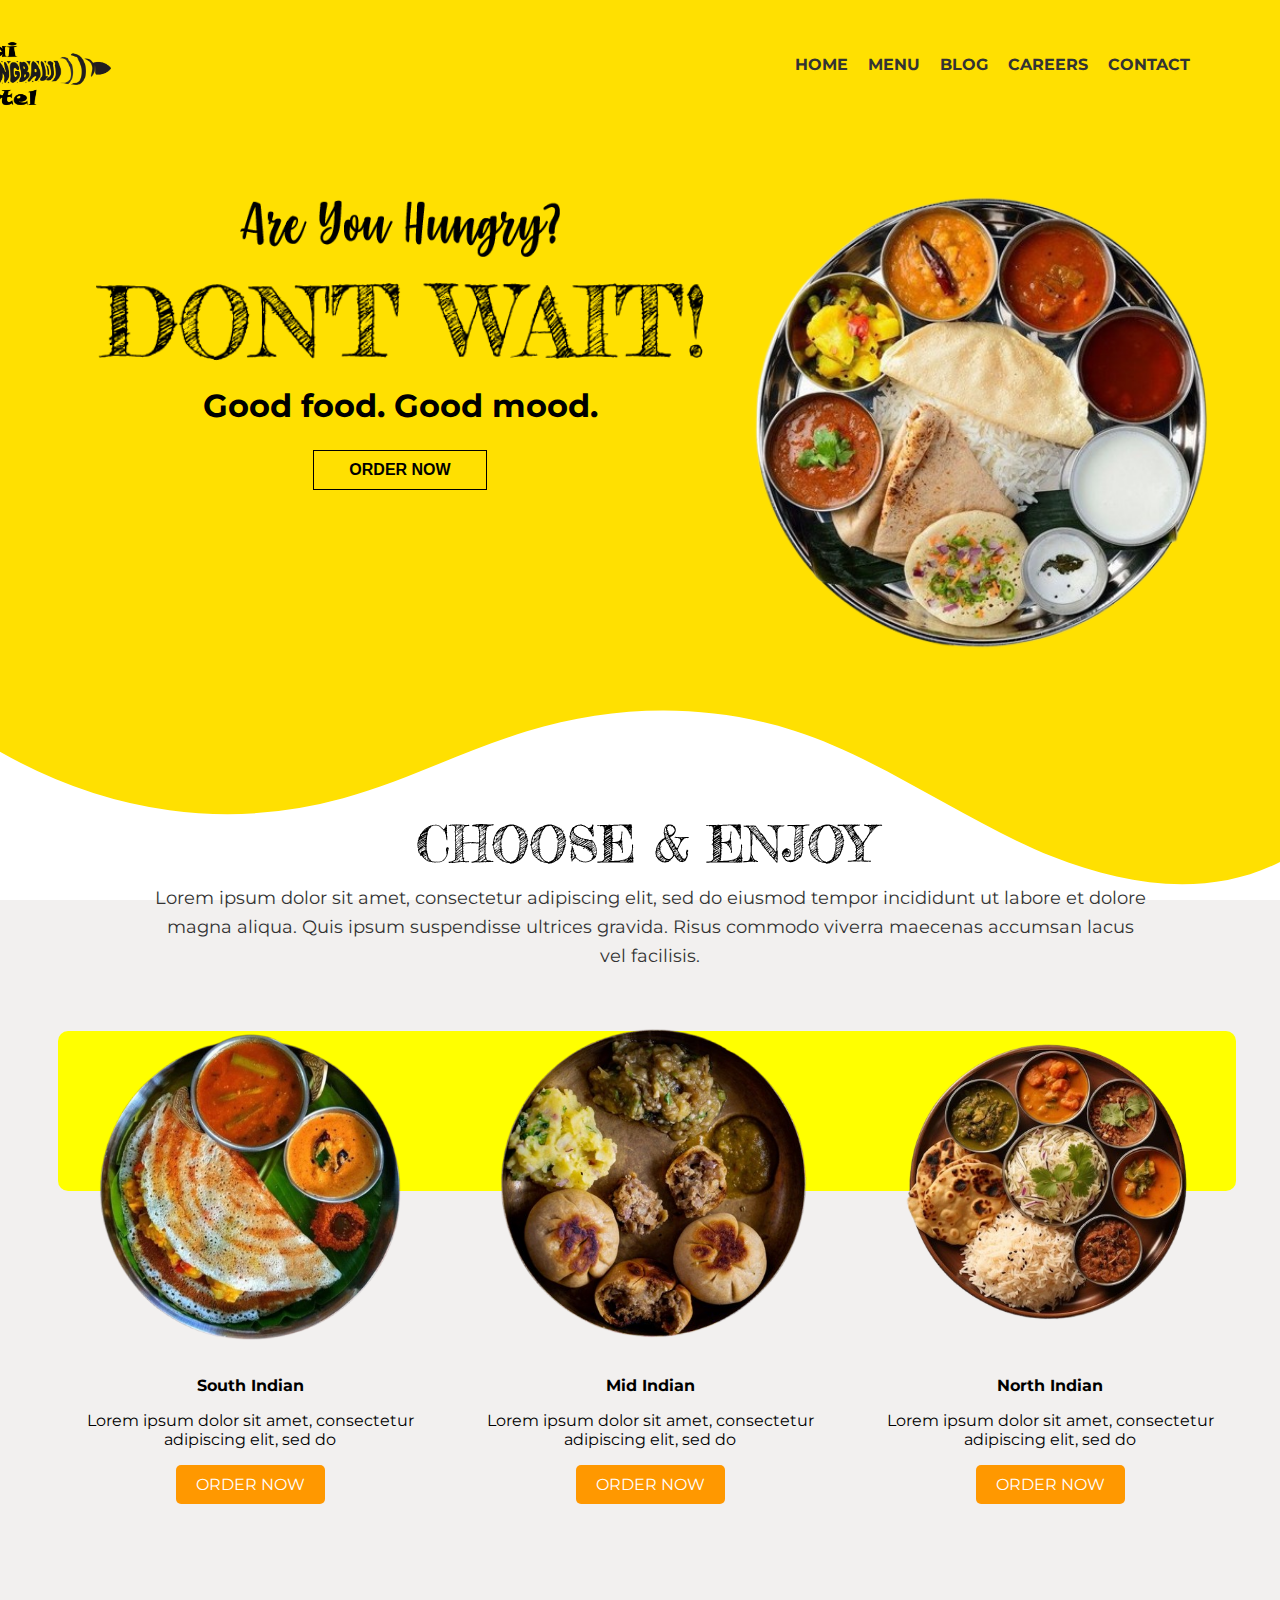
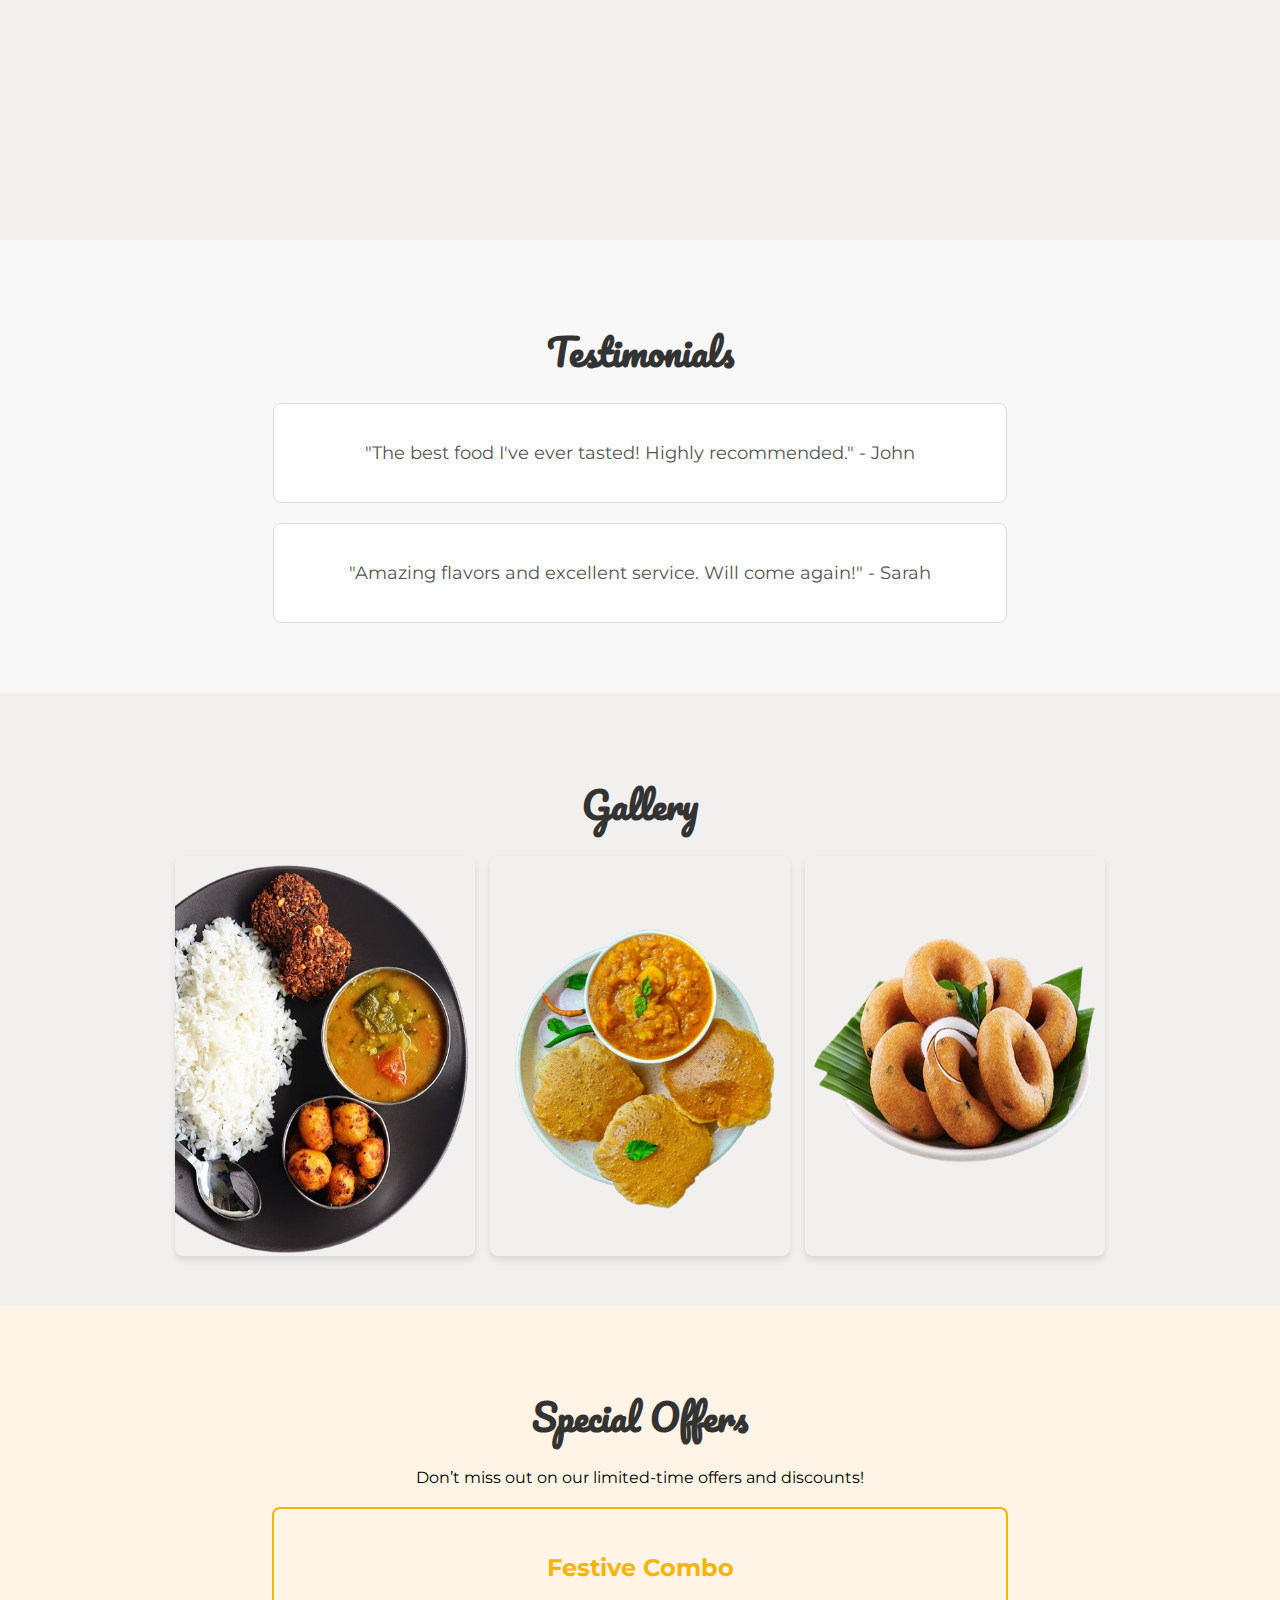
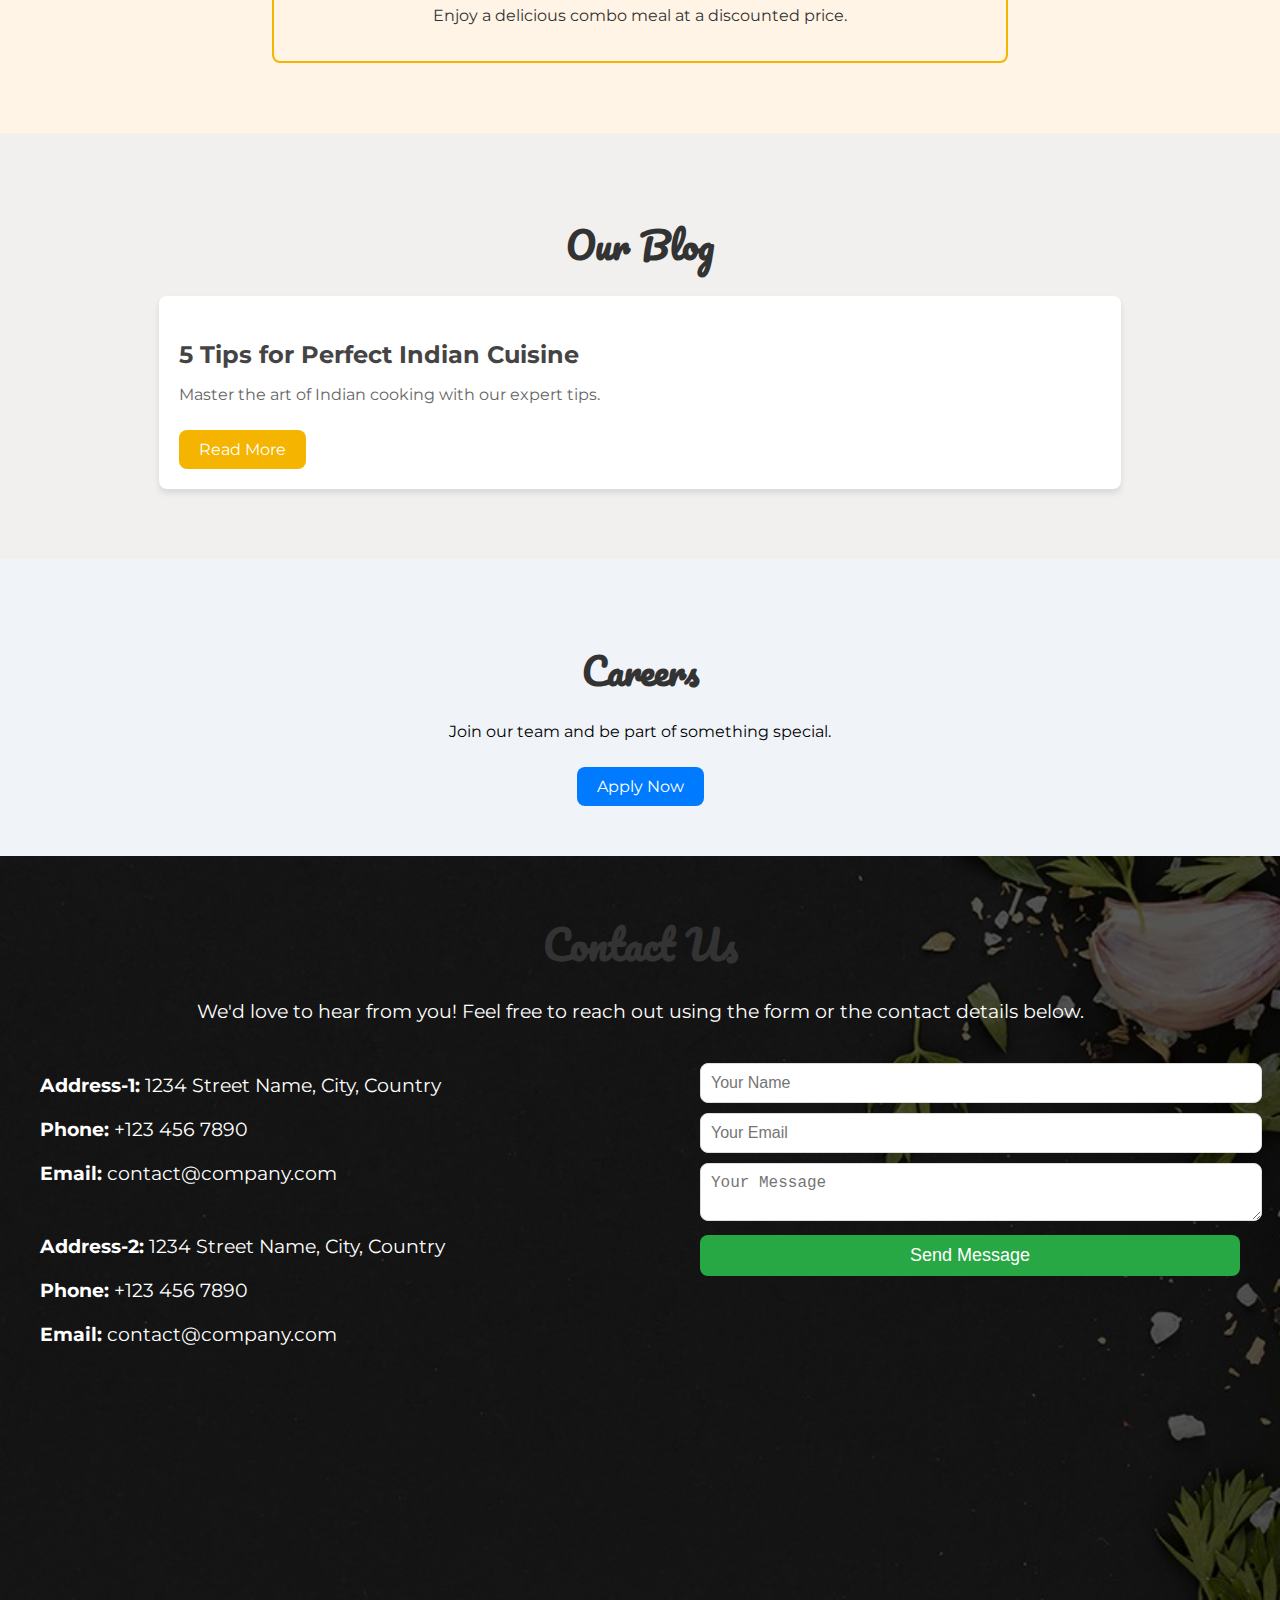
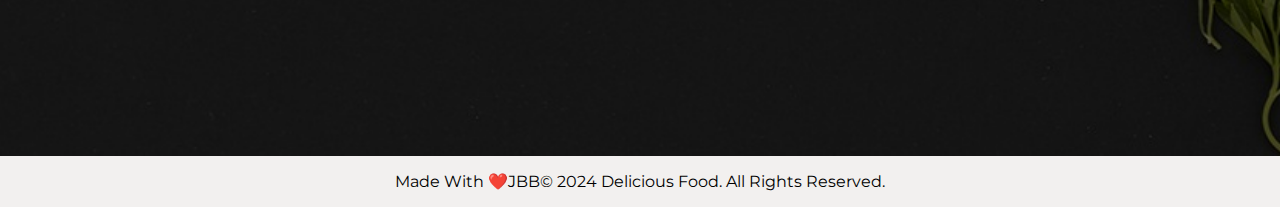
==== commit 0c773a93: "Update index.html" ====
--- a/index.html
+++ b/index.html
@@ -3,7 +3,7 @@
 <head>
     <meta charset="UTF-8">
     <meta name="viewport" content="width=device-width, initial-scale=1.0">
-    <title>Delicious Food | Home</title>
+    <title>Delicious Food</title>
 
     <!-- StyleSheet -->
     <link rel="stylesheet" href="style.css">
--- a/style.css
+++ b/style.css
@@ -177,7 +177,7 @@
     width: 33em;
     height: 33em;
     border-radius: 100%;
-    background: url('image/veg-thali.png') no-repeat center center;
+    background: url('veg-thali.png') no-repeat center center;
     background-size: cover;
 }
 
@@ -435,7 +435,7 @@
 
 #contact {
     height: 100vh;
-    background: url('image/contact-page.jpg') no-repeat center center;
+    background: url('contact-page.jpg') no-repeat center center;
     background-size: cover;
     color: #fff;
     text-align: center;
